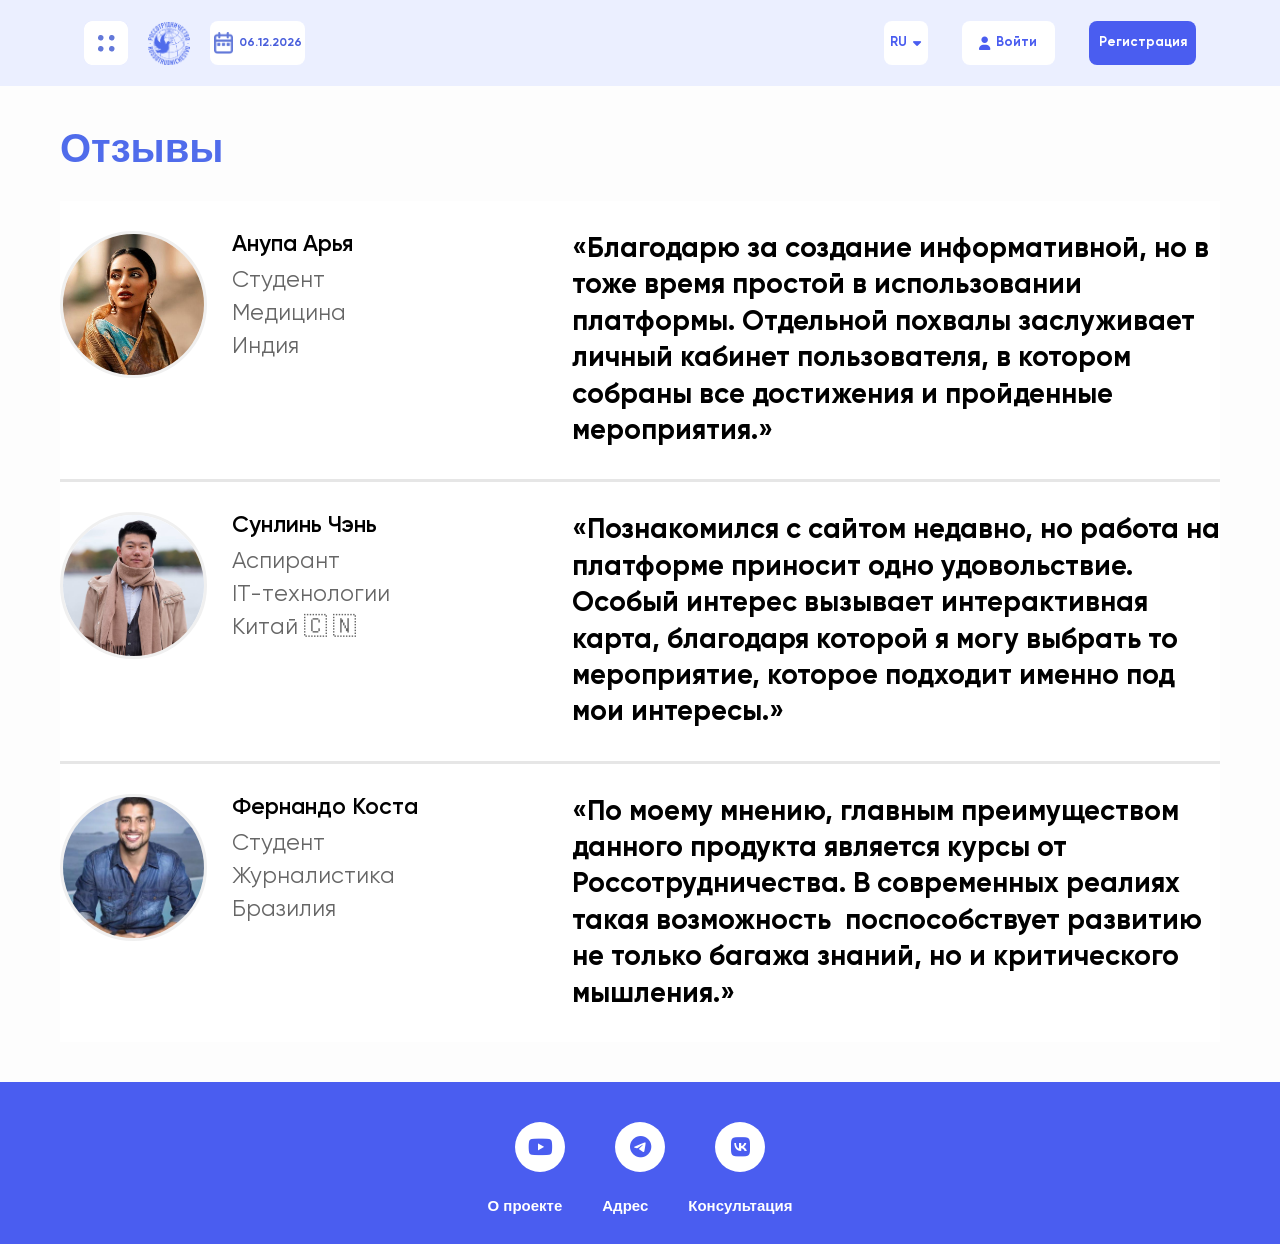
==== HTML/comments.html @ 33af3122 "add new pages" ====
<!DOCTYPE html>
<html lang="ru">
<head>
  <meta charset="UTF-8">
  <meta name="viewport" content="width=device-width, initial-scale=1.0">
  <title>Отзывы</title>
  <link rel="stylesheet" href="/CSS/comments.css">
  <link rel="stylesheet" href="/CSS/header_footer.css?v=1" />
  <link rel="stylesheet" href="https://cdnjs.cloudflare.com/ajax/libs/font-awesome/6.5.0/css/all.min.css">
  <link rel="stylesheet" href="path/to/font-awesome/css/all.min.css">
</head>

<body>
  <!-- ===== HEADER ===== -->
  <div data-include="/partials/header.html"></div>

  <!-- ===== БЛОК ОТЗЫВОВ ===== -->
  <section class="comments-section">
    <h1 class="comments-title">Отзывы</h1>
    
    <div class="comments-list">
      <!-- Отзыв 1 -->
      <div class="comment-item">
        <div class="comment-avatar">
           <img src="/PICS_LOGOs/India.jpg" alt="Анупа Арья">
        </div>
        
        <div class="comment-user-info">
          <div class="comment-user-name">Анупа Арья</div>
          <div class="comment-user-faculty">Студент</div>
          <div class="comment-user-department">Медицина</div>
          <div class="comment-user-country">Индия</div>
        </div>
        
        <div class="comment-content">
          <div class="comment-text">
           «Благодарю за создание информативной, но в тоже время простой в использовании платформы. Отдельной похвалы заслуживает личный кабинет пользователя, в котором собраны все достижения и пройденные мероприятия.»  
          </div>
        </div>
      </div>
      
      <!-- Отзыв 2 -->
      <div class="comment-item">
        <div class="comment-avatar">
          <img src="/PICS_LOGOs/chinaa.jpg" alt="Сунлинь Чэнь">
        </div>
        
        <div class="comment-user-info">
          <div class="comment-user-name">Сунлинь Чэнь</div>
          <div class="comment-user-faculty">Аспирант</div>
          <div class="comment-user-department">IT-технологии</div>
          <div class="comment-user-country">Китай &#127464 &#127475</div>
        </div>
        
        <div class="comment-content">
          <div class="comment-text">
           «Познакомился с сайтом недавно, но работа на платформе приносит одно удовольствие. Особый интерес вызывает интерактивная карта, благодаря которой я могу выбрать то мероприятие, которое подходит именно под мои интересы.» 
          </div>
        </div>
      </div>
      
      <!-- Отзыв 3 -->
      <div class="comment-item">
        <div class="comment-avatar">
          <img src="/PICS_LOGOs/brazil.jpg" alt="Фернандо Коста">
        </div>
        
        <div class="comment-user-info">
          <div class="comment-user-name">Фернандо Коста</div>
          <div class="comment-user-faculty">Студент</div>
          <div class="comment-user-department">Журналистика</div>
          <div class="comment-user-country">Бразилия</div>
        </div>
        
        <div class="comment-content">
          <div class="comment-text">
           «По моему мнению, главным преимуществом данного продукта является курсы от Россотрудничества. В современных реалиях такая возможность  поспособствует развитию не только багажа знаний, но и критического мышления.» 
          </div>
        </div>
      </div>
    </div>
  </section>

  <!-- ===== FOOTER ===== -->
  <div data-include="/partials/footer.html"></div>

  <script src="/JS/main.js"></script>
  <script src="/JS/main_page.js"></script>
</body>
</html>
---- CSS/comments.css ----
@font-face {
  font-family: 'Gilroy bold';
  src: url('../font/Gilroy-Bold.woff2') format('woff2');
}
@font-face {
  font-family: 'Gilroy medium';
  src: url('../font/Gilroy-Medium.woff2') format('woff2');
}
@font-face {
  font-family: 'Gilroy semibold';
  src: url('../font/Gilroy-Semibold.woff2') format('woff2');
}

@font-face {
  font-family: 'Gilroy regular';
  src: url('../font/Gilroy-Regular.woff2') format('woff2');
}

.comments-section {
  max-width: 1200px;
  margin: 40px auto;
  padding: 0 20px;
}

.comments-title {
  font-family: 'Gilroy bold', sans-serif;
  font-size: 40px;
  margin-bottom: 30px;
  color: #506CEB;
  text-align: left;
}

.comments-list {
  display: flex;
  flex-direction: column;
}

.comment-item {
  display: flex;
  align-items: flex-start;
  background: #fff;
  padding: 30px 0;
  min-height: 180px;
  width: 100%;
  border-bottom: 3px solid #E6E6E6;
  position: relative;
}

.comment-item:last-child {
  border-bottom: none;
}

.comment-avatar {
  flex-shrink: 0;
  width: 147px;
  height: 147px;
  margin-right: 25px;
}

.comment-avatar img {
  width: 100%;
  height: 100%;
  border-radius: 50%;
  object-fit: cover;
  border: 3px solid #f0f0f0;
  object-position: center 15%;
}

.comment-user-info {
  display: flex;
  flex-direction: column;
  flex-shrink: 0;
  text-align: left;
  width: 300px; 
  margin-right: 40px; 
}

.comment-user-name {
  font-family: 'Gilroy semibold', sans-serif;
  font-size: 23px;
  margin-bottom: 8px;
}

.comment-user-faculty {
  color: #666;
  font-family: 'Gilroy regular', sans-serif;
  font-size: 23px;
  margin-bottom: 5px;
}

.comment-user-department {
  font-family: 'Gilroy regular', sans-serif;
  font-size: 23px;
  margin-bottom: 5px;
  color: #666;
}

.comment-user-country {
  color: #666;
  font-family: 'Gilroy regular', sans-serif;
  font-size: 23px;
}

.comment-content {
  flex: 1;
  display: flex;
  align-items: center;
  min-width: 0;
  min-width: 400px;
}

.comment-text {
  font-family: 'Gilroy bold', sans-serif;
  line-height: 1.3;
  font-size: 28px;
  text-align: left;
  margin: 0;
  word-wrap: break-word;
  overflow-wrap: break-word;
  width: 100%;
}
.comment-user-country::after {
    font-family: "Segoe UI Emoji", "Apple Color Emoji", sans-serif;
    margin-left: 8px;
}

.country-india::after { content: "🇮🇳"; }
.country-china::after { content: "🇨🇳"; }
.country-brazil::after { content: "🇧🇷"; }
---- CSS/header_footer.css ----
/* === FONTS === */
@font-face {
  font-family: 'Gilroy Bold';
  src: url('/fonts/Gilroy-Bold.woff2') format('woff2');
  font-weight: 700;
  font-style: normal;
  font-display: swap;
}

/* === RESET === */
* {
  margin: 0;
  padding: 0;
  box-sizing: border-box;
  font-family: 'Gilroy Bold', sans-serif;
}

/* === GENERAL === */
body {
  background-color: #fdfdfd;
  display: flex;
  flex-direction: column;
  min-height: 86px;
}

.container {
  width: 90%;
  max-width: 1200px;
  margin: 0 auto;
}

/* === HEADER === */
.site-header {
  position: relative;
  z-index: 1000;
  background-color: #EBEFFF;
  padding: 0;
  height: 86px;
  font-family: 'Gilroy Bold', sans-serif;
}

.header-container {
  display: flex;
  justify-content: space-between;
  align-items: center;
  max-width: 1300px;
  margin: 0 auto;
  padding: 0 20px;
  height: 86px;
  overflow: visible;
}

/* === LEFT SECTION === */
.header-left {
  display: flex;
  align-items: center;
  gap: 20px;
}

.menu-btn {
  background-color: rgba(100, 120, 255, 0.15);
  border: none;
  border-radius: 8px;
  width: 44px;
  height: 44px;
  display: flex;
  align-items: center;
  justify-content: center;
  cursor: pointer;
  transition: all 0.3s ease;
}

.menu-btn i {
  font-size: 1.4rem;
  color: #4a5fdc;
  display: flex;
  align-items: center;
  justify-content: center;
}

.menu-btn:hover {
  background-color: #4a5fdc;
}
.menu-btn:hover i {
  color: #fff;
}

.header-logo {
  height: 43px;
  width: auto;
}
.date-icon{
  width: 20px;
  height: 22px;
}
.date-box {
  display: flex;
  align-items: center;
  justify-content: center;
  gap: 6px;
  background-color: #fff;
  border-radius: 8px;
  color: #4a5fdc;
  font-size: 12px;
  height: 44px;
  width: 95px;
  padding: 0 12px;
}
.date-box i {
  color: #4a5fdc;
  font-size: 13px;
  display: flex;
  align-items: center;
}

/* === RIGHT SECTION === */
.header-right {
  display: flex;
  align-items: center;
  gap: 34px;
  position: relative;
}

/* Buttons */
.lang-btn,
.login-btn {
  background-color: #fff;
  color: #4a5df0;
  border: none;
  border-radius: 8px;
  height: 44px;
  width: 93.5px;
  cursor: pointer;
  display: inline-flex;
  align-items: center;
  justify-content: center;
  gap: 6px;
  font-size: 13px;
  padding: 0 12px;
}

.register-btn {
  background-color: #4a5df0;
  color: #fff;
  border: none;
  height: 44px;
  width: 107px;
  border-radius: 8px;
  cursor: pointer;
  display: inline-flex;
  align-items: center;
  justify-content: center;
  font-size: 13px;
  padding: 0 12px;
}

/* Language switcher */
.language-switcher { 
  position: relative; 
}

.lang-btn {
  background-color: #fff;
  color: #4a5df0;
  border: none;
  border-radius: 8px;
  height: 44px;
  width: 44px;
  font-size: 13px;
  cursor: pointer;
  display: inline-flex;
  align-items: center;
  justify-content: center;
  gap: 6px;
  padding: 0;
}

.lang-menu {
  position: absolute;
  top: calc(100% + 6px);
  right: 0;
  min-width: 110px;
  background: #ffffff;
  border-radius: 10px;
  box-shadow: 0 12px 28px rgba(16, 32, 95, .12);
  list-style: none;
  padding: 6px;
  margin: 0;
  display: none;
  z-index: 1001;
}

.lang-menu.open { 
  display: block; 
}

.lang-menu li {
  padding: 8px 10px;
  border-radius: 8px;
  color: #344054;
  cursor: pointer;
  font-weight: 600;
  display: flex;
  align-items: center;
  justify-content: center;
}

/* === FOOTER === */
.site-footer {
  margin-top: auto;
  background-color: #4a5df0;
  color: white;
  padding: 40px 0 30px;
  text-align: center;
}

.footer-container {
  display: flex;
  flex-direction: column;
  align-items: center;
  gap: 25px;
}

.footer-icons {
  display: flex;
  justify-content: center;
  gap: 50px;
}
.footer-icons a {
  color: #4a5df0;
  background-color: white;
  font-size: 22px;
  width: 50px;
  height: 50px;
  display: flex;
  align-items: center;
  justify-content: center;
  border-radius: 50%;
  transition: transform 0.3s;
  text-decoration: none;
}
.footer-icons a:hover { 
  transform: scale(1.1); 
}

.footer-links {
  display: flex;
  justify-content: center;
  gap: 40px;
}
.footer-links a {
  color: white;
  text-decoration: none;
  font-size: 15px;
  font-weight: 600;
  transition: opacity 0.3s;
}
.footer-links a:hover { 
  opacity: 0.8; 
}

/* ===== Overlay behind the menu ===== */
.menu-overlay[hidden] { 
  display: none; 
}
.menu-overlay{
  position: fixed;
  inset: 0;
  background: rgba(15, 23, 42, .35);
  backdrop-filter: blur(2px);
  -webkit-backdrop-filter: blur(2px);
  z-index: 900;
}

/* ===== Mega menu panel ===== */
.mega-menu[hidden] { 
  display: none; 
}
.mega-menu{
  position: fixed;
  width: 350px;
  background: #fff;
  border-radius: 16px;
  box-shadow: 0 30px 60px rgba(2, 6, 23, .20);
  z-index: 901;
  opacity: 0;
  transform: translateY(6px);
  transition: opacity .15s ease, transform .15s ease;
}

.mega-menu.open{
  opacity: 1;
  transform: translateY(0);
}

.mega-inner{
  background: #fff;
  border-radius: 12px;
  padding: 18px 22px;
}

.menu-section + .menu-section{ 
  margin-top: 18px; 
}

.menu-caption{
  display: flex; 
  align-items: center; 
  gap: 10px;
  font-weight: 800; 
  font-size: 20px; 
  margin: 4px 0 10px;
}

.cap-ico{
  width: 28px; 
  height: 28px; 
  border-radius: 8px;
  display: grid; 
  place-items: center;
  background: #e9efff; 
  color: #3256ff;
}

.menu-list{ 
  list-style: none; 
  padding: 0; 
  margin: 0; 
}
.menu-list li{ 
  display: flex; 
  align-items: center; 
  gap: 10px; 
  padding: 6px 0; 
}
.menu-list li::before{
  content: ""; 
  width: 8px; 
  height: 8px; 
  border-radius: 50%;
  background: #3256ff;
}
.menu-list a{
  color: #111827; 
  text-decoration: none; 
  font-weight: 500;
}
.menu-list a:hover{ 
  text-decoration: underline; 
}
/* === FIX FOR MEGA-MENU LISTS === */
.menu-list {
    list-style: none !important;
    padding: 0 !important;
    margin: 0 !important;
}

.menu-list li {
    display: flex !important;
    align-items: center !important;
    gap: 10px !important;
    padding: 6px 0 !important;
    margin-bottom: 0 !important;
}

.menu-list li::before {
    content: "" !important;
    width: 8px !important;
    height: 8px !important;
    border-radius: 50% !important;
    background: #3256ff !important;
    flex-shrink: 0 !important;
}

.menu-list a {
    color: #111827 !important;
    text-decoration: none !important;
    font-weight: 500 !important;
    display: block !important;
}

.menu-list a:hover {
    text-decoration: underline !important;
}


.menu-list input[type="checkbox"] {
    display: none !important;
}

.menu-list label {
    display: flex !important;
    align-items: center !important;
    gap: 10px !important;
    cursor: pointer !important;
    width: 100% !important;
}
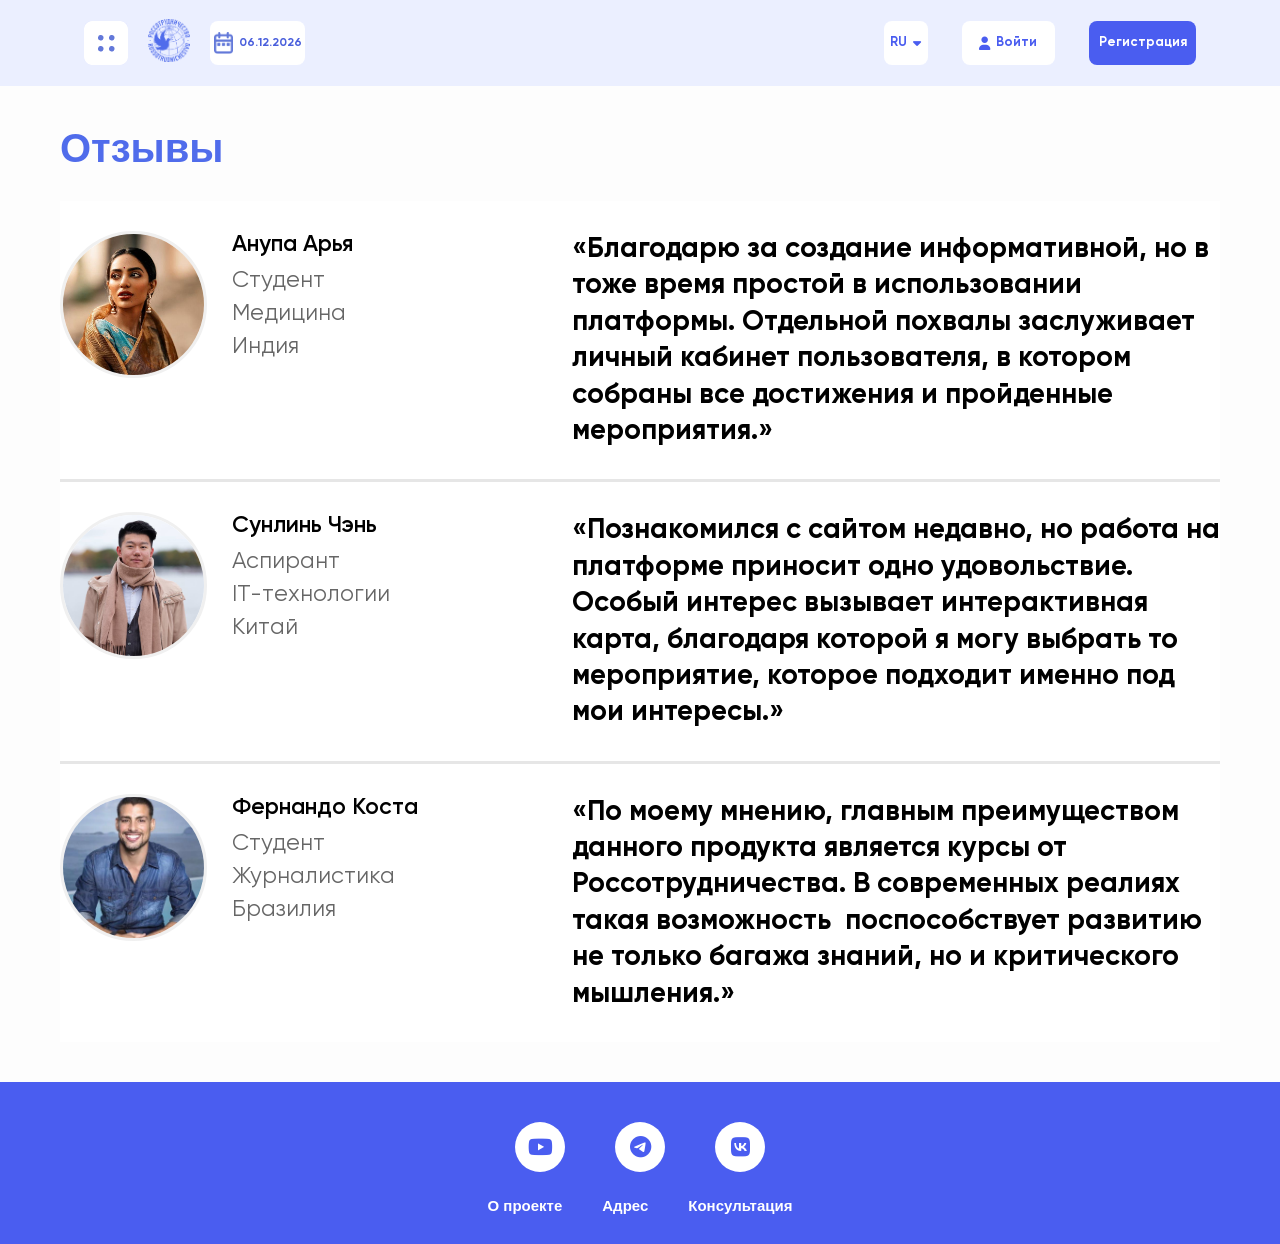
==== commit 0c0e4bee: "add sol" ====
--- a/HTML/comments.html
+++ b/HTML/comments.html
@@ -49,7 +49,7 @@
           <div class="comment-user-name">Сунлинь Чэнь</div>
           <div class="comment-user-faculty">Аспирант</div>
           <div class="comment-user-department">IT-технологии</div>
-          <div class="comment-user-country">Китай &#127464 &#127475</div>
+          <div class="comment-user-country">Китай</div>
         </div>
         
         <div class="comment-content">
--- a/CSS/header_footer.css
+++ b/CSS/header_footer.css
@@ -322,76 +322,56 @@
   color: #3256ff;
 }
 
-.menu-list{ 
-  list-style: none; 
-  padding: 0; 
-  margin: 0; 
-}
-.menu-list li{ 
-  display: flex; 
-  align-items: center; 
-  gap: 10px; 
-  padding: 6px 0; 
-}
-.menu-list li::before{
-  content: ""; 
-  width: 8px; 
-  height: 8px; 
-  border-radius: 50%;
-  background: #3256ff;
-}
-.menu-list a{
-  color: #111827; 
-  text-decoration: none; 
-  font-weight: 500;
-}
-.menu-list a:hover{ 
-  text-decoration: underline; 
-}
-/* === FIX FOR MEGA-MENU LISTS === */
-.menu-list {
-    list-style: none !important;
-    padding: 0 !important;
-    margin: 0 !important;
-}
-
-.menu-list li {
-    display: flex !important;
-    align-items: center !important;
-    gap: 10px !important;
-    padding: 6px 0 !important;
-    margin-bottom: 0 !important;
-}
-
-.menu-list li::before {
-    content: "" !important;
-    width: 8px !important;
-    height: 8px !important;
-    border-radius: 50% !important;
-    background: #3256ff !important;
-    flex-shrink: 0 !important;
-}
-
-.menu-list a {
-    color: #111827 !important;
-    text-decoration: none !important;
-    font-weight: 500 !important;
-    display: block !important;
-}
-
-.menu-list a:hover {
-    text-decoration: underline !important;
-}
-
-
-.menu-list input[type="checkbox"] {
-    display: none !important;
-}
-
-.menu-list label {
-    display: flex !important;
-    align-items: center !important;
-    gap: 10px !important;
-    cursor: pointer !important;
-    width: 100% !important;
-}
+/* ВЫСОКАЯ СПЕЦИФИЧНОСТЬ для меню списков */
+.site-header .menu-list,
+.mega-menu .menu-list { 
+  list-style: none !important;
+  padding: 0 !important;
+  margin: 0 !important;
+}
+
+.site-header .menu-list li,
+.mega-menu .menu-list li { 
+  display: flex !important;
+  align-items: center !important;
+  gap: 10px !important;
+  padding: 6px 0 !important;
+  margin-bottom: 0 !important;
+}
+
+.site-header .menu-list li::before,
+.mega-menu .menu-list li::before {
+  content: "" !important;
+  width: 8px !important;
+  height: 8px !important;
+  border-radius: 50% !important;
+  background: #3256ff !important;
+  flex-shrink: 0 !important;
+}
+
+.site-header .menu-list a,
+.mega-menu .menu-list a {
+  color: #111827 !important;
+  text-decoration: none !important;
+  font-weight: 500 !important;
+  display: block !important;
+}
+
+.site-header .menu-list a:hover,
+.mega-menu .menu-list a:hover {
+  text-decoration: underline !important;
+}
+
+.site-header .menu-list input[type="checkbox"],
+.mega-menu .menu-list input[type="checkbox"] {
+  display: none !important;
+}
+
+.site-header .menu-list label,
+.mega-menu .menu-list label {
+  display: flex !important;
+  align-items: center !important;
+  gap: 10px !important;
+  cursor: pointer !important;
+  width: 100% !important;
+}
